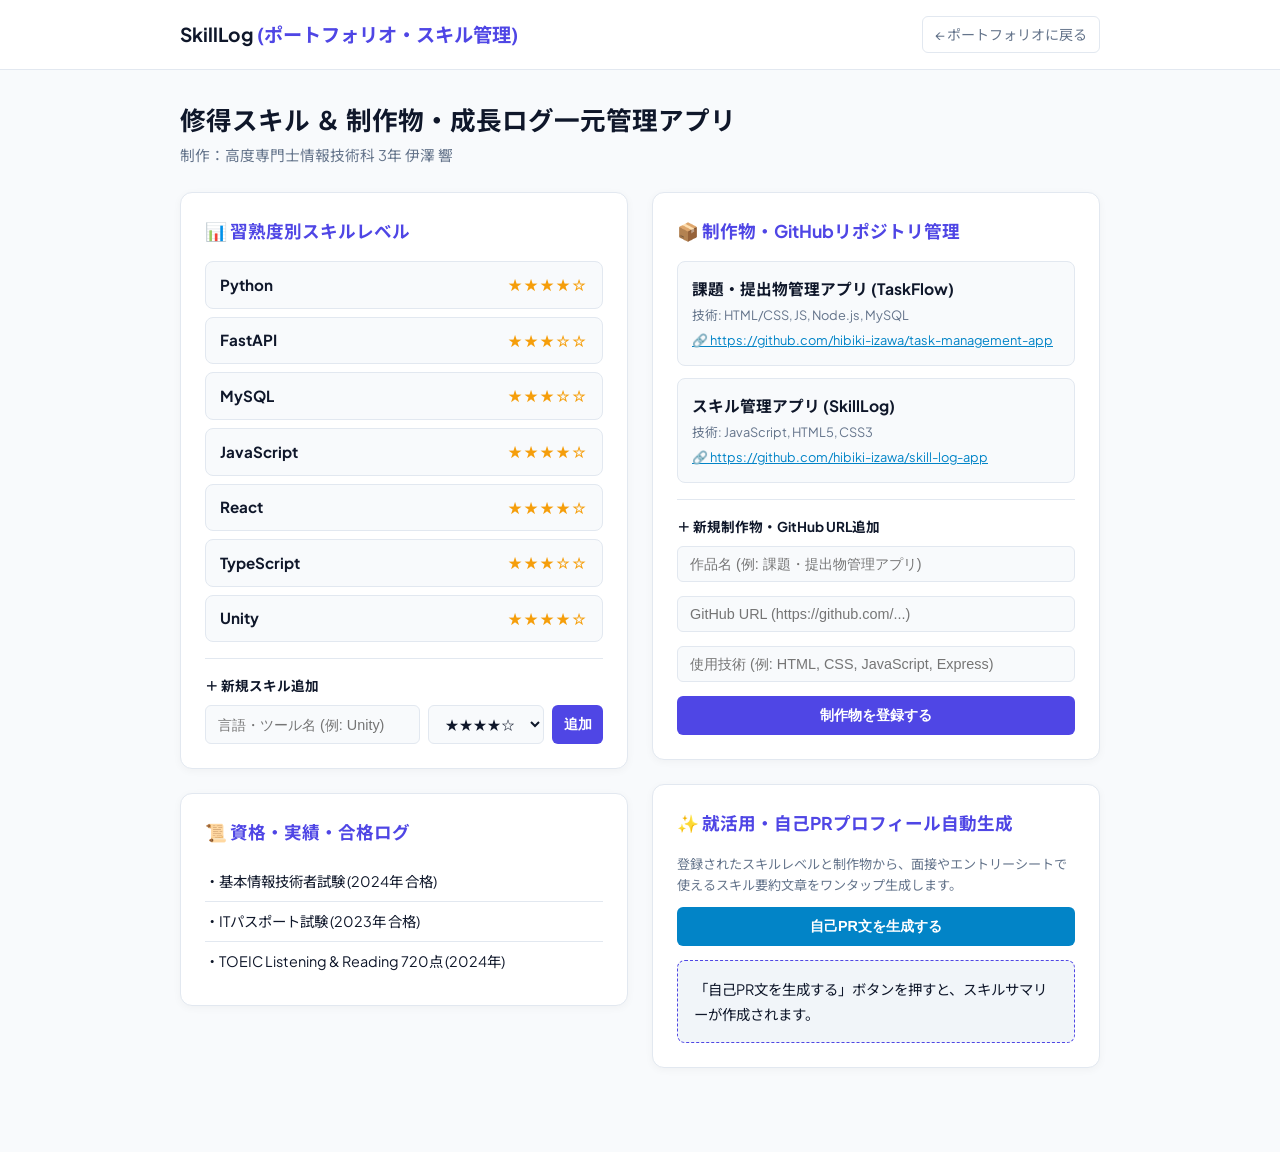
==== apps/skill-log/index.html @ 9e1cbc54 "Create portfolio site" ====
<!DOCTYPE html>
<html lang="ja">
<head>
  <meta charset="UTF-8">
  <meta name="viewport" content="width=device-width, initial-scale=1.0">
  <title>SkillLog | 学生向けポートフォリオ・スキル管理アプリ</title>
  <link rel="preconnect" href="https://fonts.googleapis.com">
  <link rel="preconnect" href="https://fonts.gstatic.com" crossorigin>
  <link href="https://fonts.googleapis.com/css2?family=Noto+Sans+JP:wght@400;500;700&family=Plus+Jakarta+Sans:wght@500;600;700&display=swap" rel="stylesheet">

  <style>
    :root {
      --bg: #f8fafc;
      --card: #ffffff;
      --border: #e2e8f0;
      --accent: #4f46e5;
      --accent-cyan: #0284c7;
      --accent-green: #059669;
      --accent-star: #f59e0b;
      --text: #0f172a;
      --text-sub: #64748b;
    }

    * { box-sizing: border-box; margin: 0; padding: 0; }
    body {
      background: var(--bg);
      color: var(--text);
      font-family: 'Plus Jakarta Sans', 'Noto Sans JP', sans-serif;
      line-height: 1.6;
      padding-bottom: 60px;
    }

    .container {
      max-width: 960px;
      margin: 0 auto;
      padding: 0 20px;
    }

    header {
      background: var(--card);
      border-bottom: 1px solid var(--border);
      padding: 16px 0;
      margin-bottom: 30px;
    }

    .header-inner {
      display: flex;
      align-items: center;
      justify-content: space-between;
    }

    .logo {
      font-weight: 700;
      font-size: 1.2rem;
      color: var(--text);
      text-decoration: none;
    }

    .logo span { color: var(--accent); }

    .back-link {
      font-size: 0.88rem;
      color: var(--text-sub);
      text-decoration: none;
      padding: 6px 12px;
      border: 1px solid var(--border);
      border-radius: 6px;
      background: #ffffff;
    }
    .back-link:hover { color: var(--accent); border-color: var(--accent); }

    .grid-layout {
      display: grid;
      grid-template-columns: 1fr 1fr;
      gap: 24px;
    }

    @media (max-width: 800px) {
      .grid-layout { grid-template-columns: 1fr; }
    }

    .card {
      background: var(--card);
      border: 1px solid var(--border);
      border-radius: 12px;
      padding: 24px;
      box-shadow: 0 2px 8px rgba(0,0,0,0.04);
      margin-bottom: 24px;
    }

    .card-title {
      font-size: 1.1rem;
      font-weight: 700;
      margin-bottom: 16px;
      display: flex;
      align-items: center;
      gap: 8px;
      color: var(--accent);
    }

    .skill-row {
      display: flex;
      align-items: center;
      justify-content: space-between;
      padding: 10px 14px;
      background: #f8fafc;
      border-radius: 8px;
      margin-bottom: 8px;
      border: 1px solid var(--border);
    }

    .skill-name { font-weight: 700; font-size: 0.95rem; }
    .skill-stars { color: var(--accent-star); letter-spacing: 2px; }

    .form-group { margin-bottom: 14px; }
    .form-label { display: block; font-size: 0.82rem; color: var(--text-sub); margin-bottom: 4px; font-weight: 600; }
    .form-input, .form-select {
      width: 100%;
      padding: 9px 12px;
      border-radius: 6px;
      background: #f8fafc;
      border: 1px solid var(--border);
      color: var(--text);
      font-size: 0.9rem;
    }
    .form-input:focus { outline: none; border-color: var(--accent); background: #ffffff; }

    .btn-submit {
      width: 100%;
      padding: 10px;
      border-radius: 6px;
      background: var(--accent);
      color: #ffffff;
      font-weight: 700;
      border: none;
      cursor: pointer;
      font-size: 0.9rem;
    }
    .btn-submit:hover { opacity: 0.9; }

    .pr-output-box {
      background: #f1f5f9;
      border: 1px dashed var(--accent);
      border-radius: 8px;
      padding: 16px;
      font-size: 0.9rem;
      line-height: 1.7;
      white-space: pre-wrap;
    }

    .project-item {
      background: #f8fafc;
      border: 1px solid var(--border);
      border-radius: 8px;
      padding: 14px;
      margin-bottom: 12px;
    }

    .project-item-title { font-weight: 700; font-size: 0.98rem; margin-bottom: 4px; }
    .project-item-url { font-size: 0.8rem; color: var(--accent-cyan); word-break: break-all; }
  </style>
</head>
<body>

  <header>
    <div class="container header-inner">
      <a href="#" class="logo">SkillLog <span>(ポートフォリオ・スキル管理)</span></a>
      <a href="../../index.html" class="back-link">← ポートフォリオに戻る</a>
    </div>
  </header>

  <main class="container">
    <div style="margin-bottom: 24px;">
      <h2 style="font-size: 1.6rem; margin-bottom: 4px;">修得スキル ＆ 制作物・成長ログ一元管理アプリ</h2>
      <p style="color: var(--text-sub); font-size: 0.92rem;">制作：高度専門士情報技術科 3年 伊澤 響</p>
    </div>

    <div class="grid-layout">
      <!-- Left Column: Skill Levels & Certifications -->
      <div>
        <!-- Skill Level List -->
        <div class="card">
          <div class="card-title">📊 習熟度別スキルレベル</div>
          <div id="skill-list-container">
            <!-- Rendered via JS -->
          </div>

          <!-- Add Skill Form -->
          <form id="add-skill-form" style="margin-top: 16px; padding-top: 16px; border-top: 1px solid var(--border);">
            <div style="font-size: 0.85rem; font-weight: 700; margin-bottom: 8px;">＋ 新規スキル追加</div>
            <div style="display: flex; gap: 8px;">
              <input type="text" id="new-skill-name" class="form-input" placeholder="言語・ツール名 (例: Unity)" required>
              <select id="new-skill-level" class="form-select" style="width: 120px;">
                <option value="5">★★★★★</option>
                <option value="4" selected>★★★★☆</option>
                <option value="3">★★★☆☆</option>
                <option value="2">★★☆☆☆</option>
                <option value="1">★☆☆☆☆</option>
              </select>
              <button type="submit" class="btn-submit" style="width: 80px;">追加</button>
            </div>
          </form>
        </div>

        <!-- Certifications -->
        <div class="card">
          <div class="card-title">📜 資格・実績・合格ログ</div>
          <ul style="list-style: none; font-size: 0.9rem;" id="cert-list">
            <li style="padding: 8px 0; border-bottom: 1px solid var(--border);">・基本情報技術者試験 (2024年 合格)</li>
            <li style="padding: 8px 0; border-bottom: 1px solid var(--border);">・ITパスポート試験 (2023年 合格)</li>
            <li style="padding: 8px 0;">・TOEIC Listening & Reading 720点 (2024年)</li>
          </ul>
        </div>
      </div>

      <!-- Right Column: Projects Register & Auto PR Generator -->
      <div>
        <!-- Project Registration & GitHub URLs -->
        <div class="card">
          <div class="card-title">📦 制作物・GitHubリポジトリ管理</div>
          <div id="project-list-container">
            <!-- Rendered via JS -->
          </div>

          <form id="add-project-form" style="margin-top: 16px; padding-top: 16px; border-top: 1px solid var(--border);">
            <div style="font-size: 0.85rem; font-weight: 700; margin-bottom: 8px;">＋ 新規制作物・GitHub URL追加</div>
            <div class="form-group">
              <input type="text" id="p-title" class="form-input" placeholder="作品名 (例: 課題・提出物管理アプリ)" required>
            </div>
            <div class="form-group">
              <input type="url" id="p-url" class="form-input" placeholder="GitHub URL (https://github.com/...)" required>
            </div>
            <div class="form-group">
              <input type="text" id="p-tech" class="form-input" placeholder="使用技術 (例: HTML, CSS, JavaScript, Express)" required>
            </div>
            <button type="submit" class="btn-submit">制作物を登録する</button>
          </form>
        </div>

        <!-- Auto Self-PR Profile Generator -->
        <div class="card">
          <div class="card-title">✨ 就活用・自己PRプロフィール自動生成</div>
          <p style="font-size: 0.82rem; color: var(--text-sub); margin-bottom: 12px;">
            登録されたスキルレベルと制作物から、面接やエントリーシートで使えるスキル要約文章をワンタップ生成します。
          </p>
          <button class="btn-submit" onclick="generatePRText()" style="background: var(--accent-cyan); margin-bottom: 14px;">
            自己PR文を生成する
          </button>
          <div class="pr-output-box" id="pr-output">「自己PR文を生成する」ボタンを押すと、スキルサマリーが作成されます。</div>
        </div>
      </div>
    </div>
  </main>

  <script>
    // 初期サンプルスキルデータ
    let skills = [
      { name: "Python", level: 4 },
      { name: "FastAPI", level: 3 },
      { name: "MySQL", level: 3 },
      { name: "JavaScript", level: 4 },
      { name: "React", level: 4 },
      { name: "TypeScript", level: 3 },
      { name: "Unity", level: 4 }
    ];

    let userProjects = [
      { title: "課題・提出物管理アプリ (TaskFlow)", url: "https://github.com/hibiki-izawa/task-management-app", tech: "HTML/CSS, JS, Node.js, MySQL" },
      { title: "スキル管理アプリ (SkillLog)", url: "https://github.com/hibiki-izawa/skill-log-app", tech: "JavaScript, HTML5, CSS3" }
    ];

    function renderSkills() {
      const container = document.getElementById('skill-list-container');
      container.innerHTML = '';
      skills.forEach(s => {
        const stars = '★'.repeat(s.level) + '☆'.repeat(5 - s.level);
        const row = document.createElement('div');
        row.className = 'skill-row';
        row.innerHTML = `
          <span class="skill-name">${s.name}</span>
          <span class="skill-stars">${stars}</span>
        `;
        container.appendChild(row);
      });
    }

    function renderProjects() {
      const container = document.getElementById('project-list-container');
      container.innerHTML = '';
      userProjects.forEach(p => {
        const item = document.createElement('div');
        item.className = 'project-item';
        item.innerHTML = `
          <div class="project-item-title">${p.title}</div>
          <div style="font-size: 0.8rem; color: var(--text-sub);">技術: ${p.tech}</div>
          <a href="${p.url}" target="_blank" class="project-item-url">🔗 ${p.url}</a>
        `;
        container.appendChild(item);
      });
    }

    document.getElementById('add-skill-form').addEventListener('submit', (e) => {
      e.preventDefault();
      const name = document.getElementById('new-skill-name').value;
      const level = parseInt(document.getElementById('new-skill-level').value);
      skills.push({ name, level });
      document.getElementById('new-skill-name').value = '';
      renderSkills();
    });

    document.getElementById('add-project-form').addEventListener('submit', (e) => {
      e.preventDefault();
      const title = document.getElementById('p-title').value;
      const url = document.getElementById('p-url').value;
      const tech = document.getElementById('p-tech').value;
      userProjects.push({ title, url, tech });
      document.getElementById('p-title').value = '';
      document.getElementById('p-url').value = '';
      document.getElementById('p-tech').value = '';
      renderProjects();
    });

    window.generatePRText = function() {
      const topSkills = skills.filter(s => s.level >= 4).map(s => s.name).join('、');
      const text = `【アピールスキル】\n高度専門士情報技術科にてWeb開発およびDB設計を専攻。特に ${topSkills} における実践的なアプリ開発に強みを持っています。\n\n【代表制作物】\n${userProjects.map(p => `・${p.title} (技術: ${p.tech})`).join('\n')}\n\n日々の学習ログと制作成果を管理し、継続的な技術力更新を行っています。`;
      document.getElementById('pr-output').textContent = text;
    };

    renderSkills();
    renderProjects();
  </script>
</body>
</html>
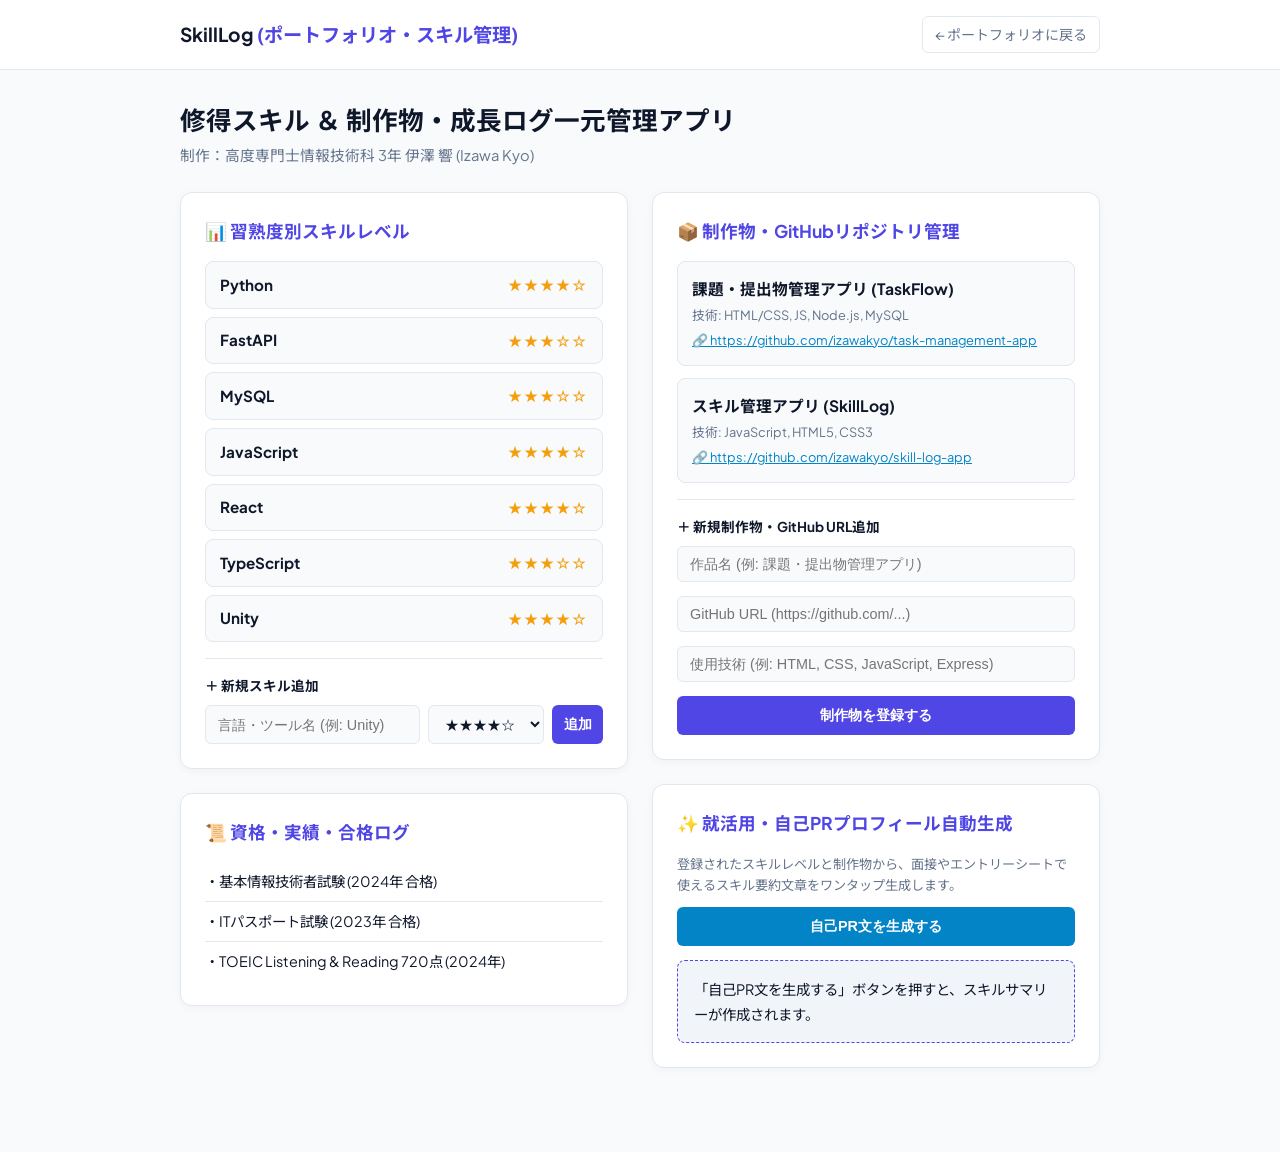
==== commit 7dabeda8: "Update portfolio" ====
--- a/apps/skill-log/index.html
+++ b/apps/skill-log/index.html
@@ -3,7 +3,7 @@
 <head>
   <meta charset="UTF-8">
   <meta name="viewport" content="width=device-width, initial-scale=1.0">
-  <title>SkillLog | 学生向けポートフォリオ・スキル管理アプリ</title>
+  <title>SkillLog | 伊澤 響 (Izawa Kyo) 制作</title>
   <link rel="preconnect" href="https://fonts.googleapis.com">
   <link rel="preconnect" href="https://fonts.gstatic.com" crossorigin>
   <link href="https://fonts.googleapis.com/css2?family=Noto+Sans+JP:wght@400;500;700&family=Plus+Jakarta+Sans:wght@500;600;700&display=swap" rel="stylesheet">
@@ -172,20 +172,16 @@
   <main class="container">
     <div style="margin-bottom: 24px;">
       <h2 style="font-size: 1.6rem; margin-bottom: 4px;">修得スキル ＆ 制作物・成長ログ一元管理アプリ</h2>
-      <p style="color: var(--text-sub); font-size: 0.92rem;">制作：高度専門士情報技術科 3年 伊澤 響</p>
+      <p style="color: var(--text-sub); font-size: 0.92rem;">制作：高度専門士情報技術科 3年 伊澤 響 (Izawa Kyo)</p>
     </div>
 
     <div class="grid-layout">
-      <!-- Left Column: Skill Levels & Certifications -->
+      <!-- Left Column -->
       <div>
-        <!-- Skill Level List -->
         <div class="card">
           <div class="card-title">📊 習熟度別スキルレベル</div>
-          <div id="skill-list-container">
-            <!-- Rendered via JS -->
-          </div>
-
-          <!-- Add Skill Form -->
+          <div id="skill-list-container"></div>
+
           <form id="add-skill-form" style="margin-top: 16px; padding-top: 16px; border-top: 1px solid var(--border);">
             <div style="font-size: 0.85rem; font-weight: 700; margin-bottom: 8px;">＋ 新規スキル追加</div>
             <div style="display: flex; gap: 8px;">
@@ -202,7 +198,6 @@
           </form>
         </div>
 
-        <!-- Certifications -->
         <div class="card">
           <div class="card-title">📜 資格・実績・合格ログ</div>
           <ul style="list-style: none; font-size: 0.9rem;" id="cert-list">
@@ -213,14 +208,11 @@
         </div>
       </div>
 
-      <!-- Right Column: Projects Register & Auto PR Generator -->
+      <!-- Right Column -->
       <div>
-        <!-- Project Registration & GitHub URLs -->
         <div class="card">
           <div class="card-title">📦 制作物・GitHubリポジトリ管理</div>
-          <div id="project-list-container">
-            <!-- Rendered via JS -->
-          </div>
+          <div id="project-list-container"></div>
 
           <form id="add-project-form" style="margin-top: 16px; padding-top: 16px; border-top: 1px solid var(--border);">
             <div style="font-size: 0.85rem; font-weight: 700; margin-bottom: 8px;">＋ 新規制作物・GitHub URL追加</div>
@@ -237,7 +229,6 @@
           </form>
         </div>
 
-        <!-- Auto Self-PR Profile Generator -->
         <div class="card">
           <div class="card-title">✨ 就活用・自己PRプロフィール自動生成</div>
           <p style="font-size: 0.82rem; color: var(--text-sub); margin-bottom: 12px;">
@@ -253,7 +244,6 @@
   </main>
 
   <script>
-    // 初期サンプルスキルデータ
     let skills = [
       { name: "Python", level: 4 },
       { name: "FastAPI", level: 3 },
@@ -265,8 +255,8 @@
     ];
 
     let userProjects = [
-      { title: "課題・提出物管理アプリ (TaskFlow)", url: "https://github.com/hibiki-izawa/task-management-app", tech: "HTML/CSS, JS, Node.js, MySQL" },
-      { title: "スキル管理アプリ (SkillLog)", url: "https://github.com/hibiki-izawa/skill-log-app", tech: "JavaScript, HTML5, CSS3" }
+      { title: "課題・提出物管理アプリ (TaskFlow)", url: "https://github.com/izawakyo/task-management-app", tech: "HTML/CSS, JS, Node.js, MySQL" },
+      { title: "スキル管理アプリ (SkillLog)", url: "https://github.com/izawakyo/skill-log-app", tech: "JavaScript, HTML5, CSS3" }
     ];
 
     function renderSkills() {
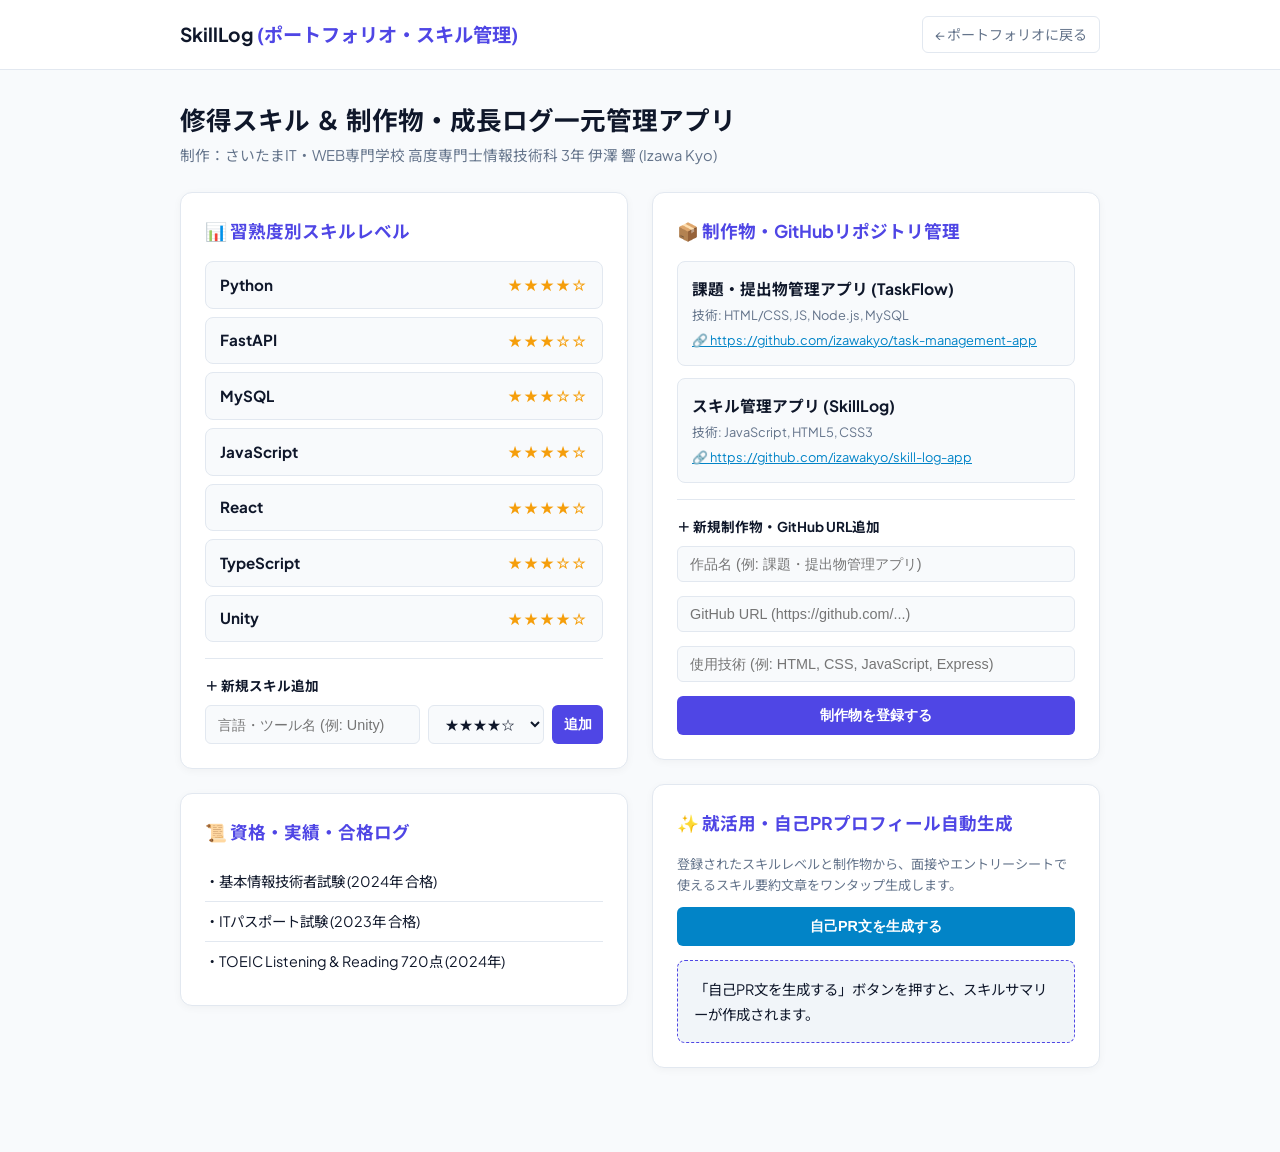
==== commit cf07fa1e: "Update portfolio" ====
--- a/apps/skill-log/index.html
+++ b/apps/skill-log/index.html
@@ -172,7 +172,7 @@
   <main class="container">
     <div style="margin-bottom: 24px;">
       <h2 style="font-size: 1.6rem; margin-bottom: 4px;">修得スキル ＆ 制作物・成長ログ一元管理アプリ</h2>
-      <p style="color: var(--text-sub); font-size: 0.92rem;">制作：高度専門士情報技術科 3年 伊澤 響 (Izawa Kyo)</p>
+      <p style="color: var(--text-sub); font-size: 0.92rem;">制作：さいたまIT・WEB専門学校 高度専門士情報技術科 3年 伊澤 響 (Izawa Kyo)</p>
     </div>
 
     <div class="grid-layout">
@@ -312,7 +312,7 @@
 
     window.generatePRText = function() {
       const topSkills = skills.filter(s => s.level >= 4).map(s => s.name).join('、');
-      const text = `【アピールスキル】\n高度専門士情報技術科にてWeb開発およびDB設計を専攻。特に ${topSkills} における実践的なアプリ開発に強みを持っています。\n\n【代表制作物】\n${userProjects.map(p => `・${p.title} (技術: ${p.tech})`).join('\n')}\n\n日々の学習ログと制作成果を管理し、継続的な技術力更新を行っています。`;
+      const text = `【アピールスキル】\nさいたまIT・WEB専門学校 高度専門士情報技術科にてWeb開発およびDB設計を専攻。特に ${topSkills} における実践的なアプリ開発に強みを持っています。\n\n【代表制作物】\n${userProjects.map(p => `・${p.title} (技術: ${p.tech})`).join('\n')}\n\n日々の学習ログと制作成果を管理し、継続的な技術力更新を行っています。`;
       document.getElementById('pr-output').textContent = text;
     };
 
